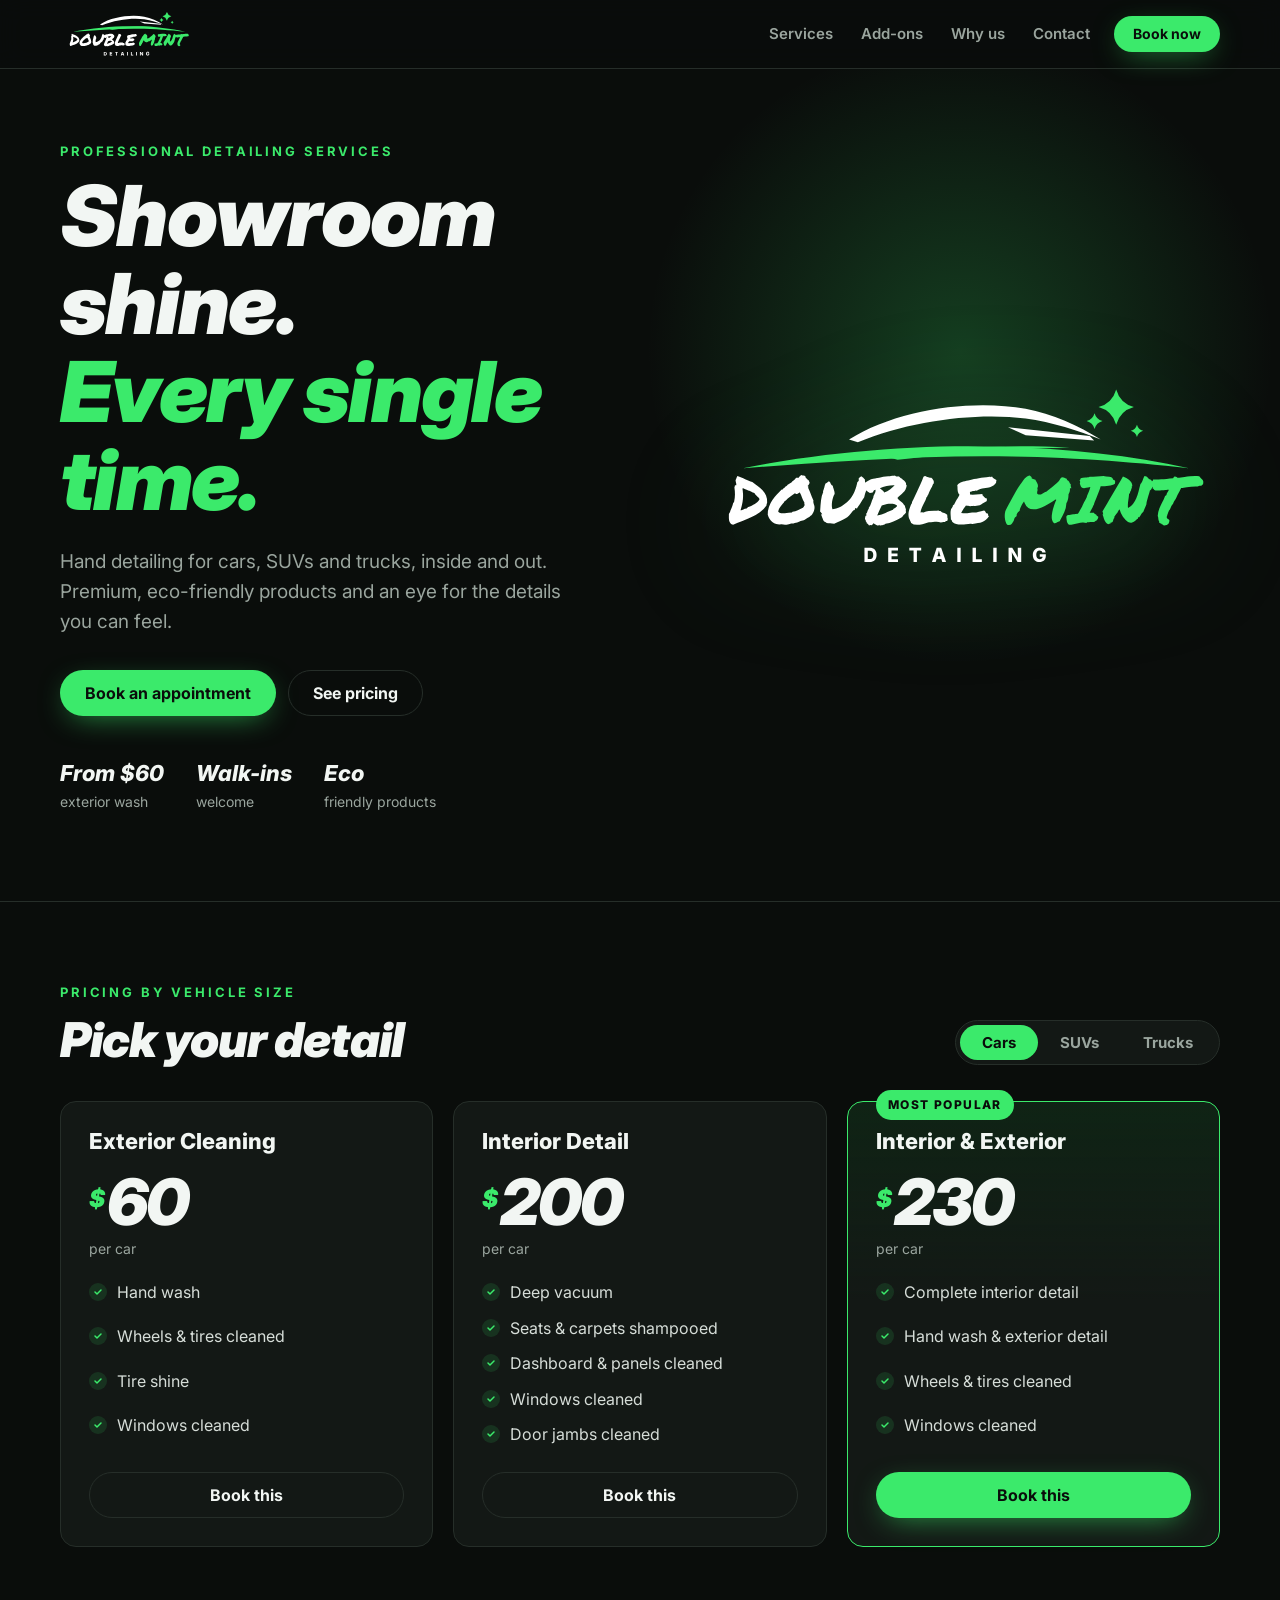
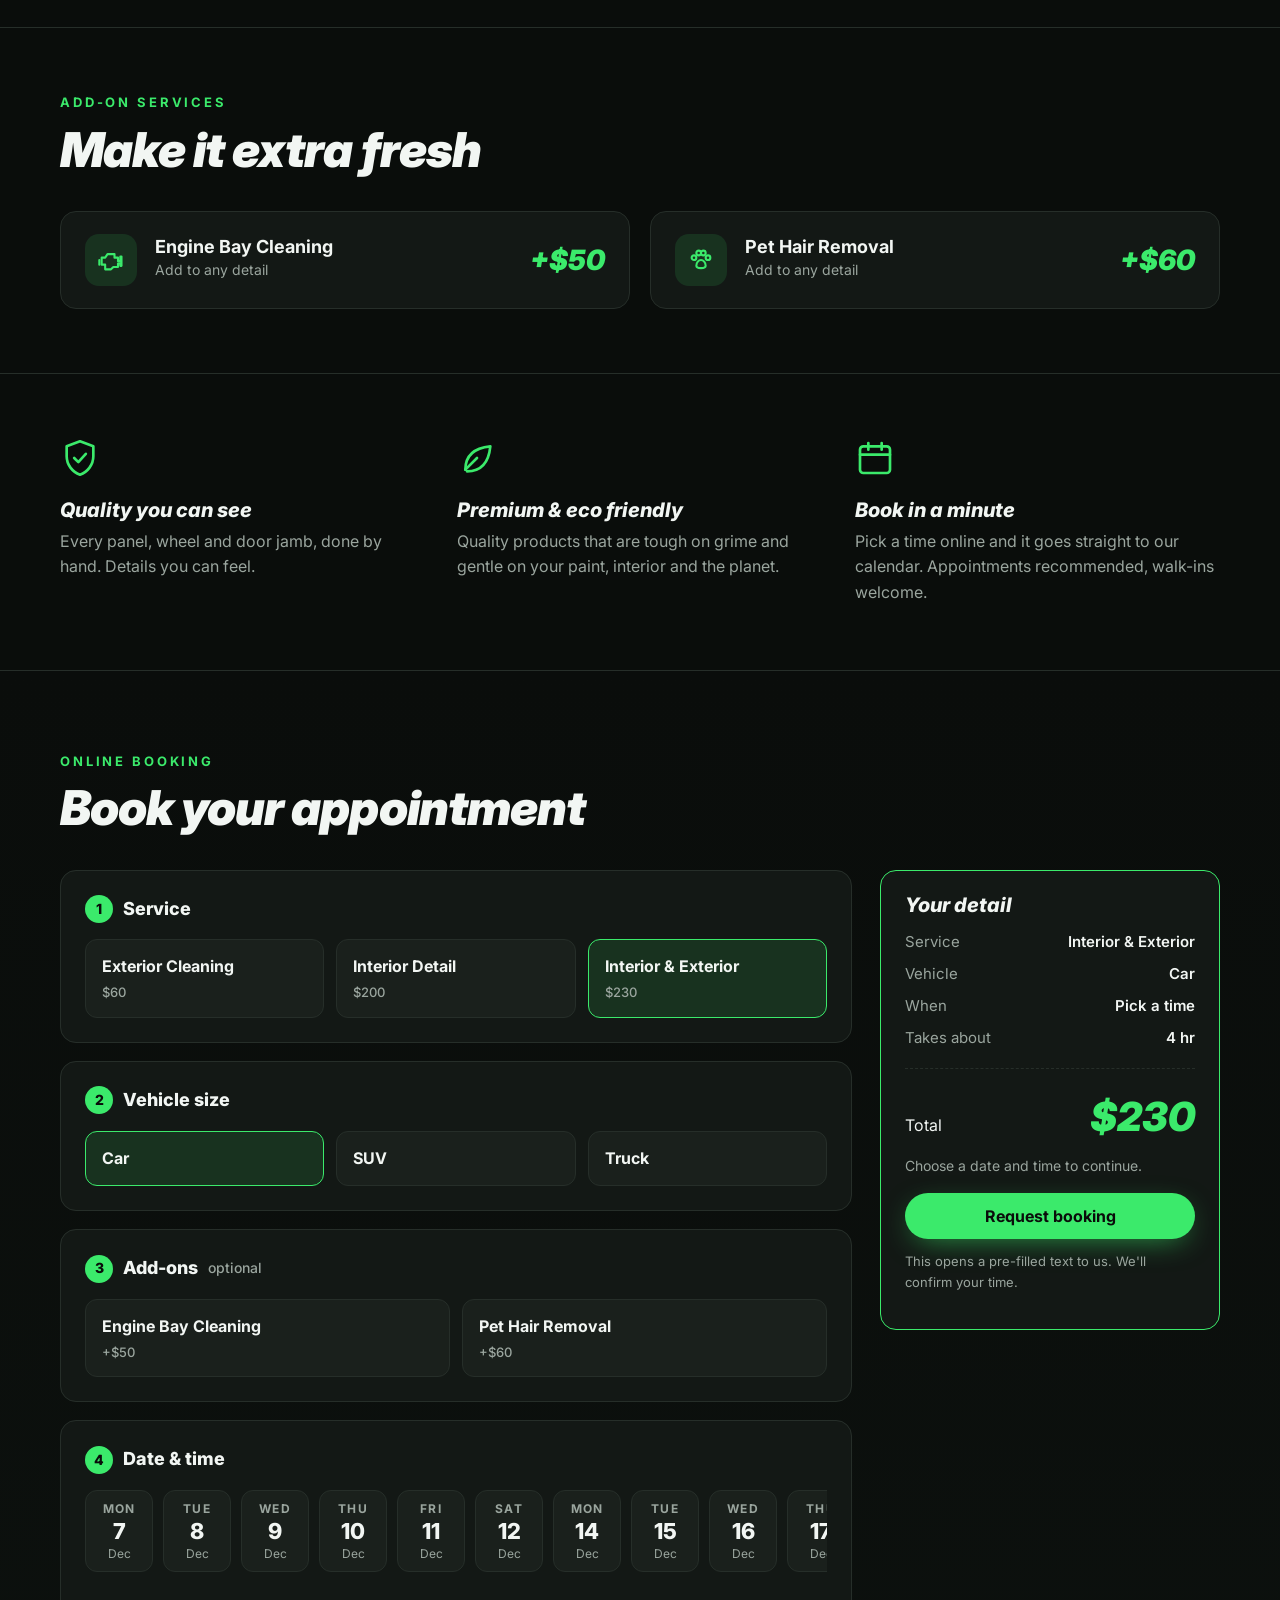
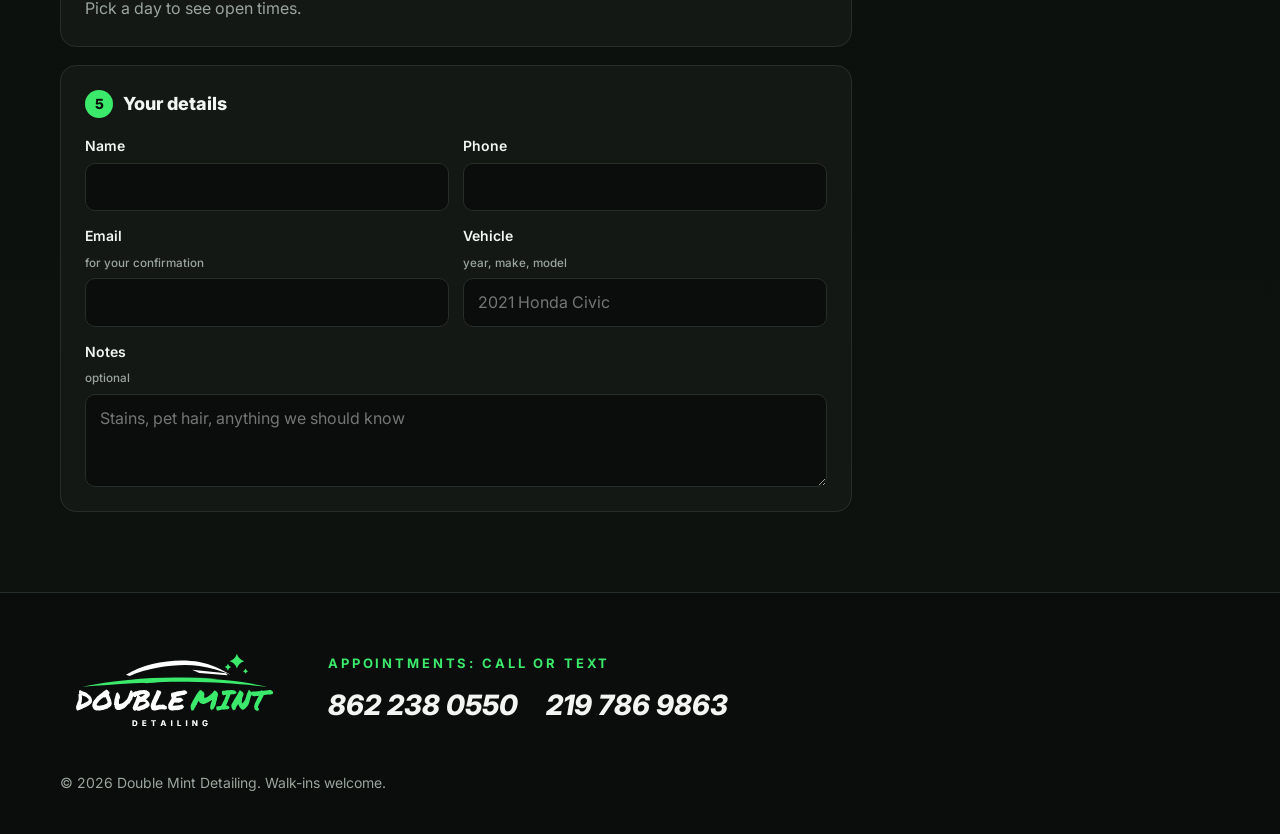
==== index.html @ cc2485cb "Add website with online booking, new brush logo, and flyers - index.html + assets: dark/mint site wi" ====
<!doctype html>
<html lang="en">
<head>
  <meta charset="utf-8">
  <meta name="viewport" content="width=device-width, initial-scale=1">
  <title>Double Mint Detailing | Professional Car Detailing</title>
  <meta name="description" content="Professional hand detailing for cars, SUVs and trucks. Exterior, interior and full details with premium, eco-friendly products. Book online.">
  <meta name="theme-color" content="#0A0D0B">
  <link rel="icon" href="assets/img/icon.svg" type="image/svg+xml">
  <meta property="og:title" content="Double Mint Detailing">
  <meta property="og:description" content="Showroom shine for cars, SUVs and trucks. Book online.">
  <link rel="preconnect" href="https://fonts.googleapis.com">
  <link rel="preconnect" href="https://fonts.gstatic.com" crossorigin>
  <link href="https://fonts.googleapis.com/css2?family=Inter:ital,wght@0,400;0,500;0,600;0,700;0,800;1,800;1,900&family=Permanent+Marker&display=swap" rel="stylesheet">
  <link rel="stylesheet" href="assets/css/style.css">
</head>
<body>
  <header class="topbar">
    <div class="wrap topbar-inner">
      <a href="#top" class="brand" aria-label="Double Mint Detailing home"><img src="assets/img/logo.svg" alt="Double Mint Detailing" width="150" height="56"></a>
      <nav class="nav" aria-label="Main">
        <a href="#services">Services</a>
        <a href="#addons">Add-ons</a>
        <a href="#why">Why us</a>
        <a href="#contact">Contact</a>
      </nav>
      <a href="#book" class="btn btn-mint btn-sm">Book now</a>
    </div>
  </header>

  <main id="top">
    <section class="hero">
      <div class="hero-glow" aria-hidden="true"></div>
      <div class="wrap hero-inner">
        <div class="hero-copy">
          <p class="eyebrow">Professional detailing services</p>
          <h1>Showroom shine.<br><span class="mint">Every single time.</span></h1>
          <p class="lede">Hand detailing for cars, SUVs and trucks, inside and out. Premium, eco-friendly products and an eye for the details you can feel.</p>
          <div class="hero-cta">
            <a href="#book" class="btn btn-mint">Book an appointment</a>
            <a href="#services" class="btn btn-ghost">See pricing</a>
          </div>
          <ul class="hero-facts">
            <li><strong>From $60</strong><span>exterior wash</span></li>
            <li><strong>Walk-ins</strong><span>welcome</span></li>
            <li><strong>Eco</strong><span>friendly products</span></li>
          </ul>
        </div>
        <div class="hero-art">
          <img src="assets/img/logo.svg" alt="" width="560" height="210">
        </div>
      </div>
    </section>

    <section id="services" class="section">
      <div class="wrap">
        <div class="section-head">
          <p class="eyebrow">Pricing by vehicle size</p>
          <h2>Pick your detail</h2>
          <div class="size-toggle" role="radiogroup" aria-label="Vehicle size" data-size-toggle></div>
        </div>
        <div class="cards" data-services></div>
      </div>
    </section>

    <section id="addons" class="section section-tight">
      <div class="wrap">
        <div class="section-head">
          <p class="eyebrow">Add-on services</p>
          <h2>Make it extra fresh</h2>
        </div>
        <div class="addons" data-addons></div>
      </div>
    </section>

    <section id="why" class="section section-tight">
      <div class="wrap why">
        <div class="why-item">
          <svg viewBox="0 0 24 24" aria-hidden="true"><path d="M12 2 4 5v6c0 5 3.4 9.4 8 11 4.6-1.6 8-6 8-11V5l-8-3Z"/><path d="m8.5 12 2.5 2.5 4.5-5"/></svg>
          <h3>Quality you can see</h3>
          <p>Every panel, wheel and door jamb, done by hand. Details you can feel.</p>
        </div>
        <div class="why-item">
          <svg viewBox="0 0 24 24" aria-hidden="true"><path d="M5 19c0-8 5-13 15-14-1 10-6 15-14 15"/><path d="M5 19 12 12"/></svg>
          <h3>Premium &amp; eco friendly</h3>
          <p>Quality products that are tough on grime and gentle on your paint, interior and the planet.</p>
        </div>
        <div class="why-item">
          <svg viewBox="0 0 24 24" aria-hidden="true"><rect x="3" y="5" width="18" height="16" rx="2"/><path d="M3 10h18M8 3v4M16 3v4"/></svg>
          <h3>Book in a minute</h3>
          <p>Pick a time online and it goes straight to our calendar. Appointments recommended, walk-ins welcome.</p>
        </div>
      </div>
    </section>

    <section id="book" class="section book-section">
      <div class="wrap">
        <div class="section-head">
          <p class="eyebrow">Online booking</p>
          <h2>Book your appointment</h2>
        </div>

        <form class="booking" data-booking novalidate>
          <div class="booking-steps">
            <fieldset class="step">
              <legend><span class="num">1</span> Service</legend>
              <div class="choice-grid" data-pick-service></div>
            </fieldset>

            <fieldset class="step">
              <legend><span class="num">2</span> Vehicle size</legend>
              <div class="choice-row" data-pick-size></div>
            </fieldset>

            <fieldset class="step">
              <legend><span class="num">3</span> Add-ons <small>optional</small></legend>
              <div class="choice-row" data-pick-addons></div>
            </fieldset>

            <fieldset class="step">
              <legend><span class="num">4</span> Date &amp; time</legend>
              <div class="days" data-days role="radiogroup" aria-label="Date"></div>
              <div class="slots" data-slots role="radiogroup" aria-label="Time" aria-live="polite"></div>
            </fieldset>

            <fieldset class="step">
              <legend><span class="num">5</span> Your details</legend>
              <div class="fields">
                <label>Name<input name="name" autocomplete="name" required></label>
                <label>Phone<input name="phone" type="tel" autocomplete="tel" required></label>
                <label>Email <small>for your confirmation</small><input name="email" type="email" autocomplete="email"></label>
                <label>Vehicle <small>year, make, model</small><input name="vehicle" placeholder="2021 Honda Civic"></label>
                <label class="full">Notes <small>optional</small><textarea name="notes" rows="3" placeholder="Stains, pet hair, anything we should know"></textarea></label>
              </div>
            </fieldset>
          </div>

          <aside class="summary" aria-live="polite">
            <h3>Your detail</h3>
            <dl data-summary></dl>
            <div class="total"><span>Total</span><strong data-total>$0</strong></div>
            <p class="hint" data-hint></p>
            <button type="submit" class="btn btn-mint btn-block" data-submit>Request booking</button>
            <p class="fine" data-mode-note></p>
            <div class="form-msg" data-msg role="status"></div>
          </aside>
        </form>
      </div>
    </section>
  </main>

  <footer id="contact" class="footer">
    <div class="wrap footer-inner">
      <img src="assets/img/logo.svg" alt="Double Mint Detailing" width="220" height="82">
      <div>
        <p class="eyebrow">Appointments: call or text</p>
        <div class="phones" data-phones></div>
      </div>
      <p class="copy">&copy; <span data-year></span> Double Mint Detailing. Walk-ins welcome.</p>
    </div>
  </footer>

  <script src="assets/js/config.js"></script>
  <script src="assets/js/main.js"></script>
</body>
</html>
---- assets/css/style.css ----
:root {
  --mint: #3BEA6B;
  --mint-deep: #17B54A;
  --mint-soft: rgba(59, 234, 107, 0.12);
  --ink: #0A0D0B;
  --panel: #131815;
  --panel-2: #1A201C;
  --line: #262E29;
  --text: #F2F6F3;
  --muted: #9AA59E;
  --radius: 16px;
  --font: "Inter", system-ui, -apple-system, "Segoe UI", sans-serif;
  --brush: "Permanent Marker", "Inter", cursive;
}

* { box-sizing: border-box; }
html { scroll-behavior: smooth; scroll-padding-top: 80px; }
body {
  margin: 0;
  background: var(--ink);
  color: var(--text);
  font: 400 16px/1.6 var(--font);
  -webkit-font-smoothing: antialiased;
}
img { max-width: 100%; height: auto; display: block; }
a { color: inherit; }
.wrap { width: min(1160px, 100% - 32px); margin-inline: auto; }
.mint { color: var(--mint); }

.eyebrow {
  margin: 0 0 10px;
  color: var(--mint);
  font-size: 13px;
  font-weight: 700;
  letter-spacing: 0.22em;
  text-transform: uppercase;
}
h1, h2, h3 { margin: 0; line-height: 1.05; }
h1, h2 { font-weight: 900; font-style: italic; letter-spacing: -0.02em; }
h2 { font-size: clamp(32px, 5vw, 48px); }

/* buttons */
.btn {
  display: inline-flex; align-items: center; justify-content: center; gap: 8px;
  padding: 14px 24px;
  border-radius: 999px;
  border: 1px solid transparent;
  font: 700 16px/1 var(--font);
  text-decoration: none;
  cursor: pointer;
  transition: transform .15s ease, background .15s ease, box-shadow .15s ease;
}
.btn:active { transform: translateY(1px); }
.btn-mint { background: var(--mint); color: var(--ink); box-shadow: 0 8px 30px -10px rgba(59, 234, 107, .7); }
.btn-mint:hover { background: #5cf086; }
.btn-ghost { border-color: var(--line); color: var(--text); background: transparent; }
.btn-ghost:hover { border-color: var(--mint); }
.btn-sm { padding: 10px 18px; font-size: 14px; }
.btn-block { width: 100%; }
.btn[disabled] { opacity: .5; cursor: not-allowed; box-shadow: none; }
:focus-visible { outline: 2px solid var(--mint); outline-offset: 3px; }

/* header */
.topbar {
  position: sticky; top: 0; z-index: 10;
  background: rgba(10, 13, 11, .82);
  backdrop-filter: blur(12px);
  border-bottom: 1px solid var(--line);
}
.topbar-inner { display: flex; align-items: center; gap: 24px; height: 68px; }
.brand img { height: 50px; width: auto; }
.nav { display: flex; gap: 28px; margin-left: auto; }
.nav a { text-decoration: none; color: var(--muted); font-weight: 600; font-size: 15px; }
.nav a:hover { color: var(--text); }
@media (max-width: 760px) { .nav { display: none; } .topbar .btn { margin-left: auto; } }

/* hero */
.hero { position: relative; overflow: hidden; padding: 72px 0 88px; }
.hero-glow {
  position: absolute; inset: -20% -10% auto auto; width: 70vw; height: 70vw; max-width: 900px; max-height: 900px;
  background: radial-gradient(closest-side, rgba(59, 234, 107, .22), transparent 70%);
  pointer-events: none;
}
.hero-inner { position: relative; display: grid; grid-template-columns: 1.1fr 1fr; gap: 48px; align-items: center; }
.hero h1 { font-size: clamp(44px, 7vw, 84px); }
.lede { color: var(--muted); font-size: 19px; max-width: 520px; margin: 22px 0 32px; }
.hero-cta { display: flex; flex-wrap: wrap; gap: 12px; }
.hero-facts { list-style: none; padding: 0; margin: 40px 0 0; display: flex; gap: 32px; flex-wrap: wrap; }
.hero-facts li { display: grid; }
.hero-facts strong { font-size: 22px; font-weight: 800; font-style: italic; }
.hero-facts span { color: var(--muted); font-size: 14px; }
.hero-art img { width: 100%; filter: drop-shadow(0 20px 60px rgba(59, 234, 107, .25)); }
@media (max-width: 900px) {
  .hero { padding: 40px 0 64px; }
  .hero-inner { grid-template-columns: 1fr; }
  .hero-art { order: -1; max-width: 420px; }
}

/* sections */
.section { padding: 80px 0; border-top: 1px solid var(--line); }
.section-tight { padding: 64px 0; }
.section-head { display: flex; flex-wrap: wrap; align-items: flex-end; gap: 12px 32px; margin-bottom: 36px; }
.section-head .eyebrow { flex-basis: 100%; margin: 0; }
.section-head .size-toggle { margin-left: auto; }

.size-toggle { display: inline-flex; padding: 4px; background: var(--panel); border: 1px solid var(--line); border-radius: 999px; }
.size-toggle button {
  border: 0; background: none; color: var(--muted); font: 700 15px/1 var(--font);
  padding: 10px 22px; border-radius: 999px; cursor: pointer;
}
.size-toggle button[aria-checked="true"] { background: var(--mint); color: var(--ink); }

.cards { display: grid; grid-template-columns: repeat(3, 1fr); gap: 20px; }
@media (max-width: 900px) { .cards { grid-template-columns: 1fr; } }
.card {
  position: relative; display: flex; flex-direction: column;
  padding: 28px; border-radius: var(--radius);
  background: var(--panel); border: 1px solid var(--line);
}
.card.featured { border-color: var(--mint); background: linear-gradient(180deg, rgba(59, 234, 107, .10), var(--panel) 45%); }
.badge {
  position: absolute; top: -12px; left: 28px;
  background: var(--mint); color: var(--ink);
  font-size: 12px; font-weight: 800; letter-spacing: .12em; text-transform: uppercase;
  padding: 5px 12px; border-radius: 999px;
}
.card h3 { font-size: 22px; font-weight: 800; }
.price { display: flex; align-items: flex-start; gap: 2px; margin: 16px 0 4px; font-weight: 900; font-style: italic; }
.price sup { font-size: 24px; margin-top: 10px; color: var(--mint); }
.price span { font-size: 64px; line-height: 1; letter-spacing: -0.03em; }
.per { color: var(--muted); font-size: 14px; margin: 0 0 20px; }
.ticks { list-style: none; padding: 0; margin: 0 0 24px; display: grid; gap: 10px; flex: 1; }
.ticks li { display: flex; gap: 10px; color: #d6ddd8; }
.ticks li::before {
  content: ""; flex: none; width: 18px; height: 18px; margin-top: 3px; border-radius: 50%;
  background: var(--mint-soft) url("data:image/svg+xml,%3Csvg xmlns='http://www.w3.org/2000/svg' viewBox='0 0 24 24' fill='none' stroke='%233BEA6B' stroke-width='3' stroke-linecap='round' stroke-linejoin='round'%3E%3Cpath d='m6 12 4 4 8-8'/%3E%3C/svg%3E") center/12px no-repeat;
}

.addons { display: grid; grid-template-columns: repeat(2, 1fr); gap: 20px; }
@media (max-width: 700px) { .addons { grid-template-columns: 1fr; } }
.addon {
  display: flex; align-items: center; gap: 18px;
  padding: 22px 24px; border-radius: var(--radius);
  background: var(--panel); border: 1px solid var(--line);
}
.addon .ico { flex: none; width: 52px; height: 52px; border-radius: 14px; display: grid; place-items: center; background: var(--mint-soft); }
.addon .ico svg { width: 28px; height: 28px; stroke: var(--mint); fill: none; stroke-width: 1.8; stroke-linecap: round; stroke-linejoin: round; }
.addon h3 { font-size: 18px; font-weight: 700; }
.addon p { margin: 2px 0 0; color: var(--muted); font-size: 14px; }
.addon .amt { margin-left: auto; font-size: 28px; font-weight: 900; font-style: italic; color: var(--mint); white-space: nowrap; }

.why { display: grid; grid-template-columns: repeat(3, 1fr); gap: 32px; }
@media (max-width: 800px) { .why { grid-template-columns: 1fr; } }
.why-item svg { width: 40px; height: 40px; fill: none; stroke: var(--mint); stroke-width: 1.6; stroke-linecap: round; stroke-linejoin: round; margin-bottom: 14px; }
.why-item h3 { font-size: 20px; font-weight: 800; font-style: italic; margin-bottom: 8px; }
.why-item p { margin: 0; color: var(--muted); }

/* booking */
.book-section { background: linear-gradient(180deg, var(--ink), #0d120f); }
.booking { display: grid; grid-template-columns: 1fr 340px; gap: 28px; align-items: start; }
@media (max-width: 960px) { .booking { grid-template-columns: 1fr; } }
.booking-steps { display: grid; gap: 18px; min-width: 0; }
.step { margin: 0; padding: 24px; border: 1px solid var(--line); border-radius: var(--radius); background: var(--panel); min-width: 0; }
.step legend { float: left; width: 100%; display: flex; align-items: center; gap: 10px; padding: 0; margin-bottom: 16px; font-weight: 800; font-size: 18px; }
.step legend small { color: var(--muted); font-weight: 500; font-size: 14px; }
.step legend + * { clear: both; }
.num { display: grid; place-items: center; width: 28px; height: 28px; border-radius: 50%; background: var(--mint); color: var(--ink); font-size: 14px; }

.choice-grid { display: grid; grid-template-columns: repeat(3, 1fr); gap: 12px; }
@media (max-width: 640px) { .choice-grid { grid-template-columns: 1fr; } }
.choice-row { display: flex; flex-wrap: wrap; gap: 12px; }
.choice { position: relative; flex: 1 1 140px; }
.choice input { position: absolute; opacity: 0; inset: 0; margin: 0; cursor: pointer; }
.choice span {
  display: block; height: 100%;
  padding: 14px 16px; border-radius: 12px; border: 1px solid var(--line); background: var(--panel-2);
  font-weight: 700; transition: border-color .15s, background .15s;
}
.choice small { display: block; color: var(--muted); font-weight: 500; font-size: 13px; margin-top: 2px; }
.choice input:checked + span { border-color: var(--mint); background: var(--mint-soft); }
.choice input:focus-visible + span { outline: 2px solid var(--mint); outline-offset: 2px; }

.days { display: flex; gap: 10px; overflow-x: auto; padding-bottom: 8px; scrollbar-width: thin; }
.day, .slot {
  flex: none; border: 1px solid var(--line); background: var(--panel-2); color: var(--text);
  border-radius: 12px; cursor: pointer; font-family: var(--font);
}
.day { width: 68px; padding: 10px 0; display: grid; justify-items: center; gap: 2px; }
.day .dow { font-size: 12px; color: var(--muted); text-transform: uppercase; letter-spacing: .1em; font-weight: 700; }
.day .dom { font-size: 22px; font-weight: 800; }
.day .mon { font-size: 12px; color: var(--muted); }
.day[aria-checked="true"], .slot[aria-checked="true"] { border-color: var(--mint); background: var(--mint); color: var(--ink); }
.day[aria-checked="true"] span { color: var(--ink); }
.slots { display: grid; grid-template-columns: repeat(auto-fill, minmax(96px, 1fr)); gap: 10px; margin-top: 16px; }
.slot { padding: 12px 0; font-weight: 700; font-size: 15px; }
.slot:hover, .day:hover { border-color: var(--mint); }
.slots-msg { grid-column: 1 / -1; color: var(--muted); margin: 0; }

.fields { display: grid; grid-template-columns: 1fr 1fr; gap: 14px; }
@media (max-width: 640px) { .fields { grid-template-columns: 1fr; } }
.fields label { display: grid; gap: 6px; font-weight: 600; font-size: 14px; }
.fields label small { color: var(--muted); font-weight: 500; }
.fields .full { grid-column: 1 / -1; }
input, textarea {
  width: 100%; padding: 12px 14px; border-radius: 10px;
  border: 1px solid var(--line); background: var(--ink); color: var(--text);
  font: 400 16px/1.4 var(--font);
}
input:focus, textarea:focus { outline: none; border-color: var(--mint); }
input[aria-invalid="true"] { border-color: #ff6b6b; }

.summary {
  position: sticky; top: 92px;
  padding: 24px; border-radius: var(--radius);
  background: var(--panel); border: 1px solid var(--mint);
}
.summary h3 { font-size: 20px; font-weight: 800; font-style: italic; margin-bottom: 14px; }
.summary dl { margin: 0; display: grid; gap: 8px; }
.summary dl div { display: flex; justify-content: space-between; gap: 12px; font-size: 15px; }
.summary dt { color: var(--muted); }
.summary dd { margin: 0; text-align: right; font-weight: 600; }
.total { display: flex; justify-content: space-between; align-items: baseline; margin: 18px 0 6px; padding-top: 16px; border-top: 1px dashed var(--line); }
.total strong { font-size: 40px; font-weight: 900; font-style: italic; color: var(--mint); }
.hint { color: var(--muted); font-size: 14px; margin: 0 0 16px; min-height: 1em; }
.fine { color: var(--muted); font-size: 13px; margin: 12px 0 0; }
.form-msg { margin-top: 12px; font-weight: 600; }
.form-msg.ok { color: var(--mint); }
.form-msg.err { color: #ff8a8a; }

/* footer */
.footer { border-top: 1px solid var(--line); padding: 56px 0 40px; }
.footer-inner { display: grid; grid-template-columns: auto 1fr; gap: 24px 48px; align-items: center; }
.footer-inner > img { width: 220px; }
.phones { display: flex; flex-wrap: wrap; gap: 12px 28px; }
.phones a { font-size: 28px; font-weight: 800; font-style: italic; text-decoration: none; }
.phones a:hover { color: var(--mint); }
.copy { grid-column: 1 / -1; color: var(--muted); font-size: 14px; margin: 16px 0 0; }
@media (max-width: 700px) { .footer-inner { grid-template-columns: 1fr; } .phones a { font-size: 24px; } }
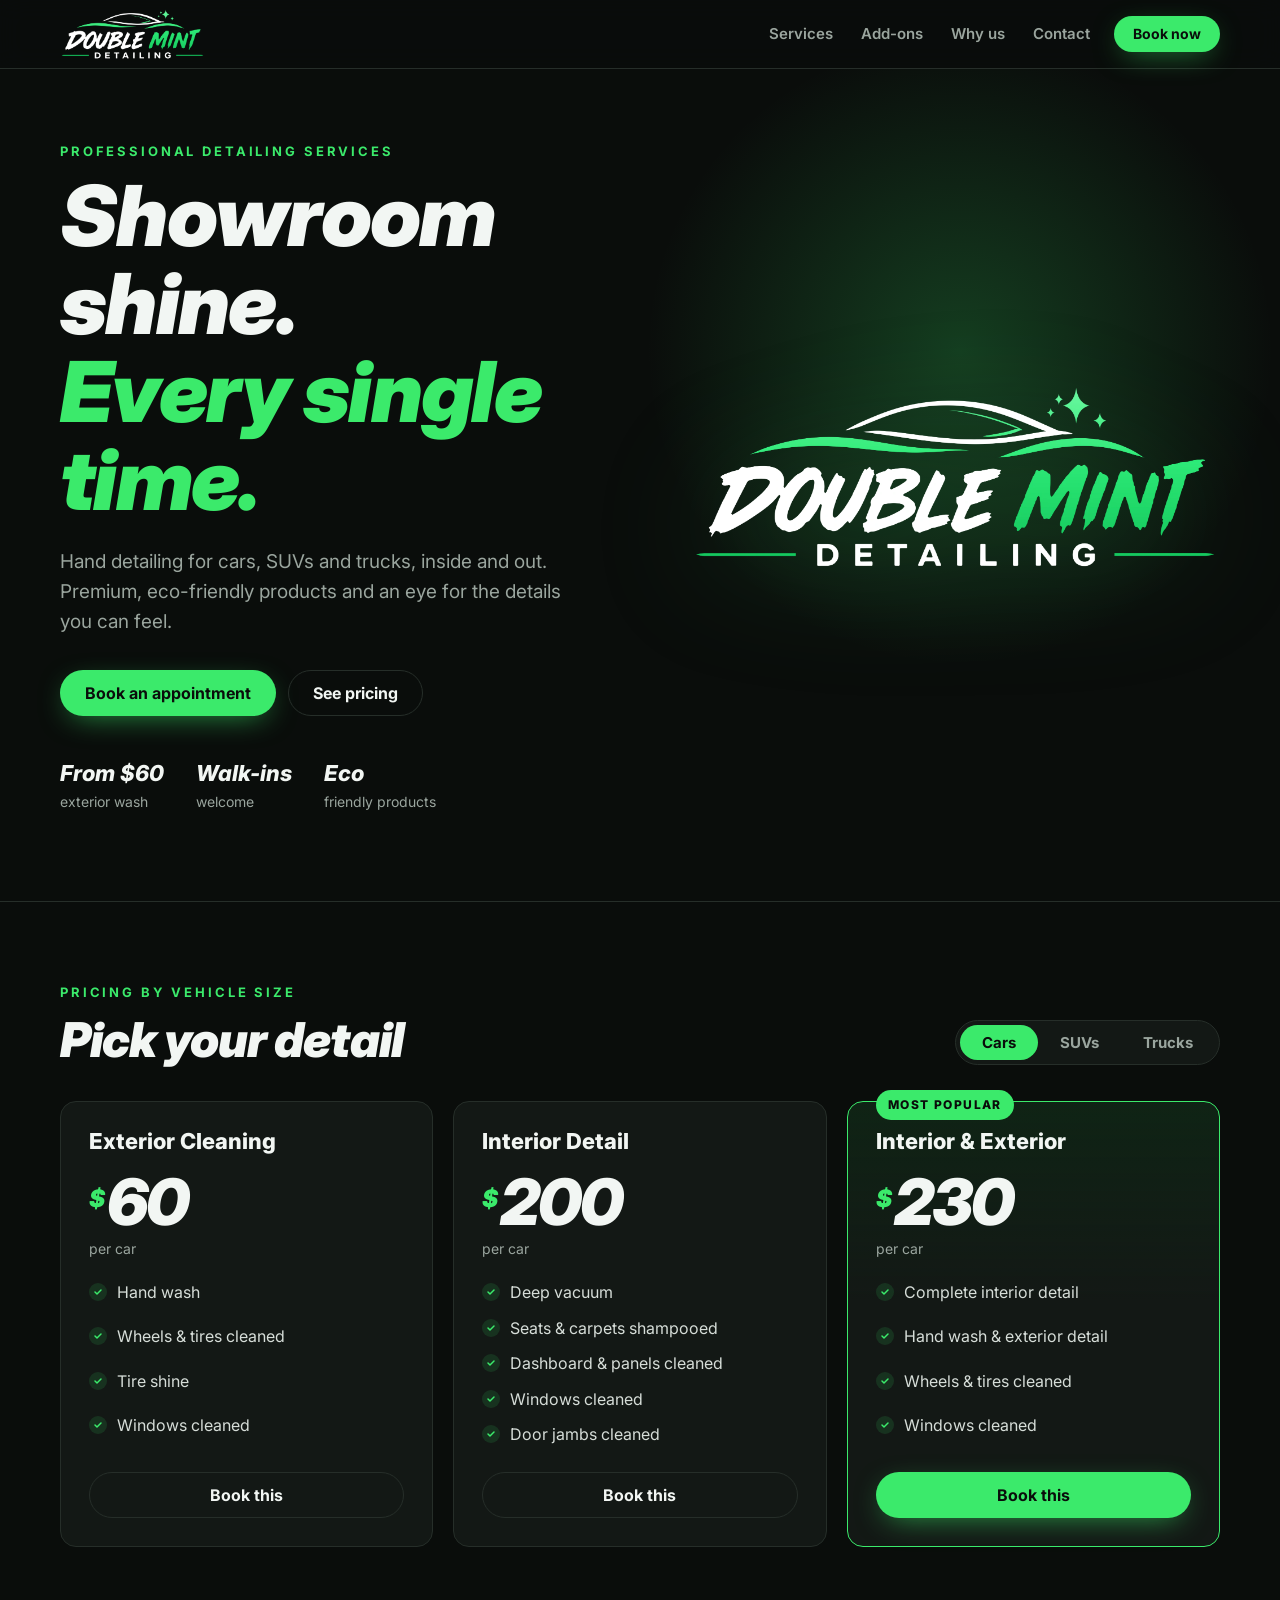
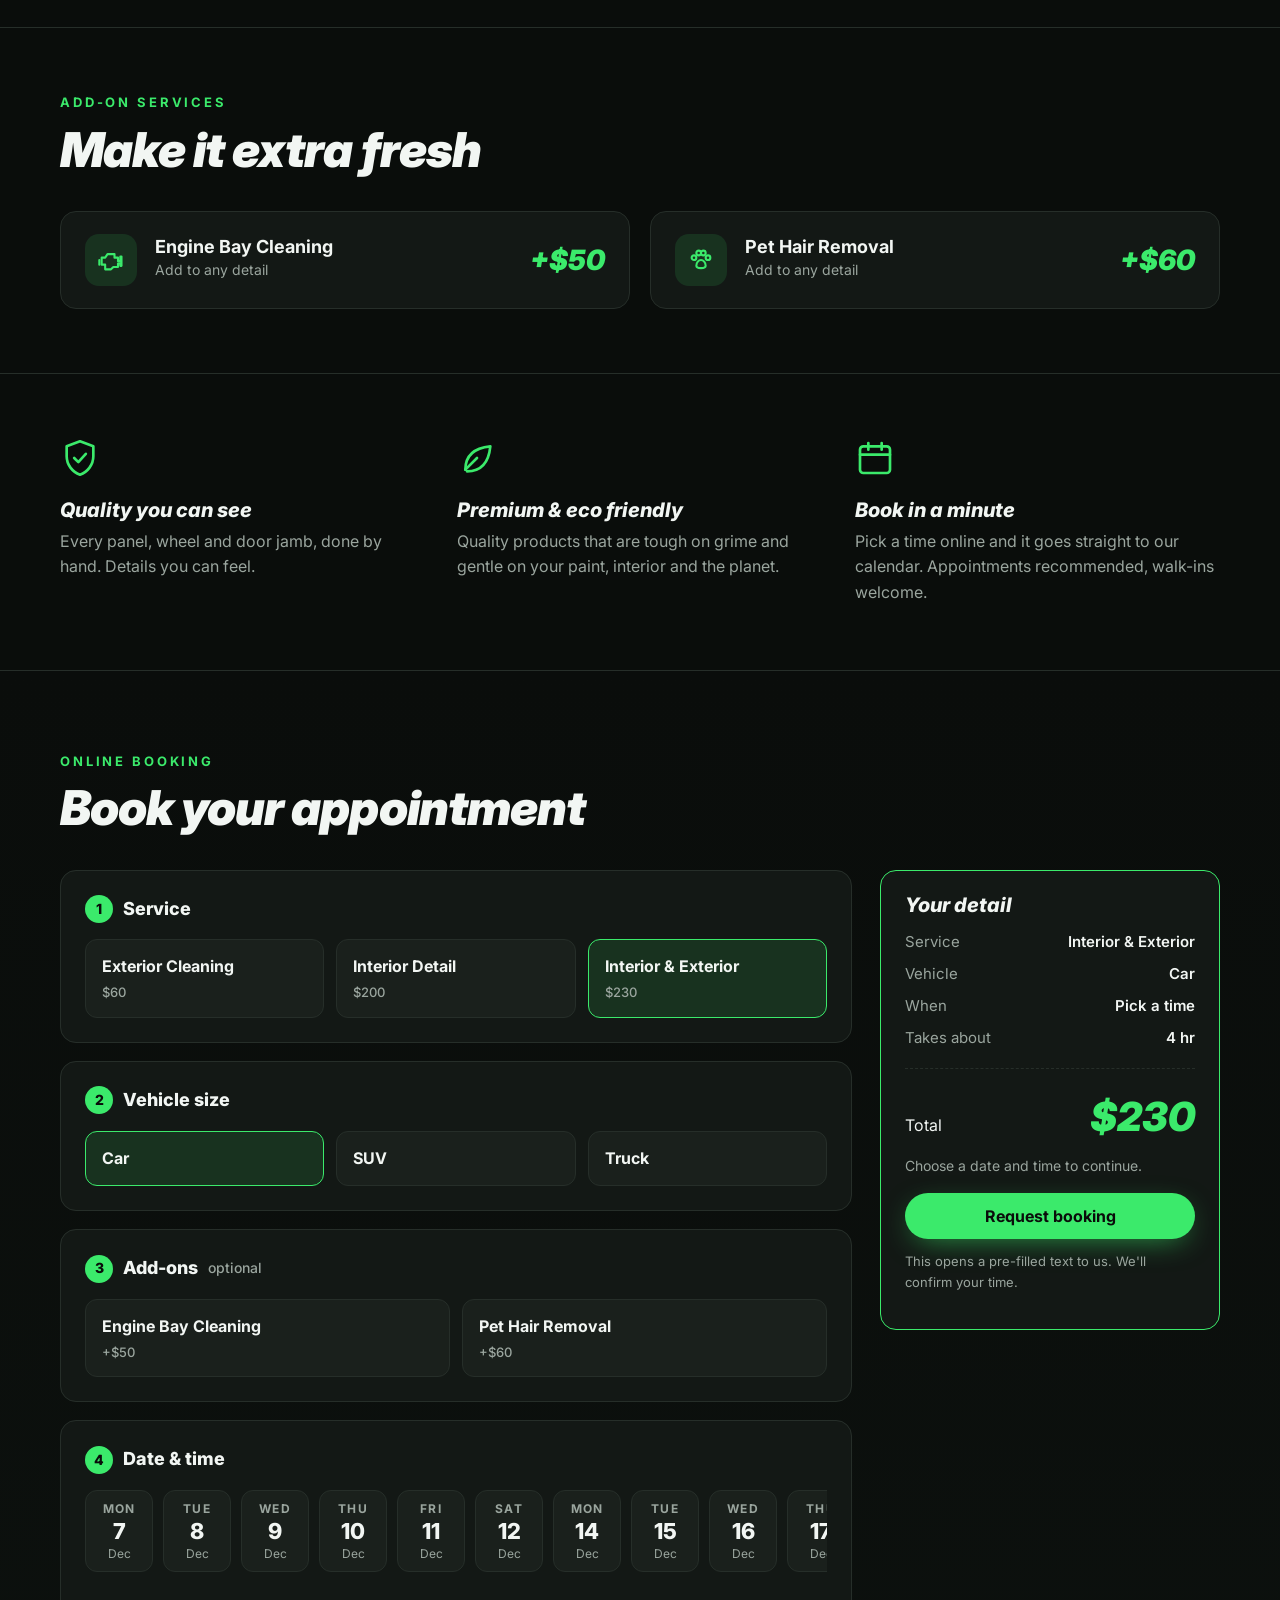
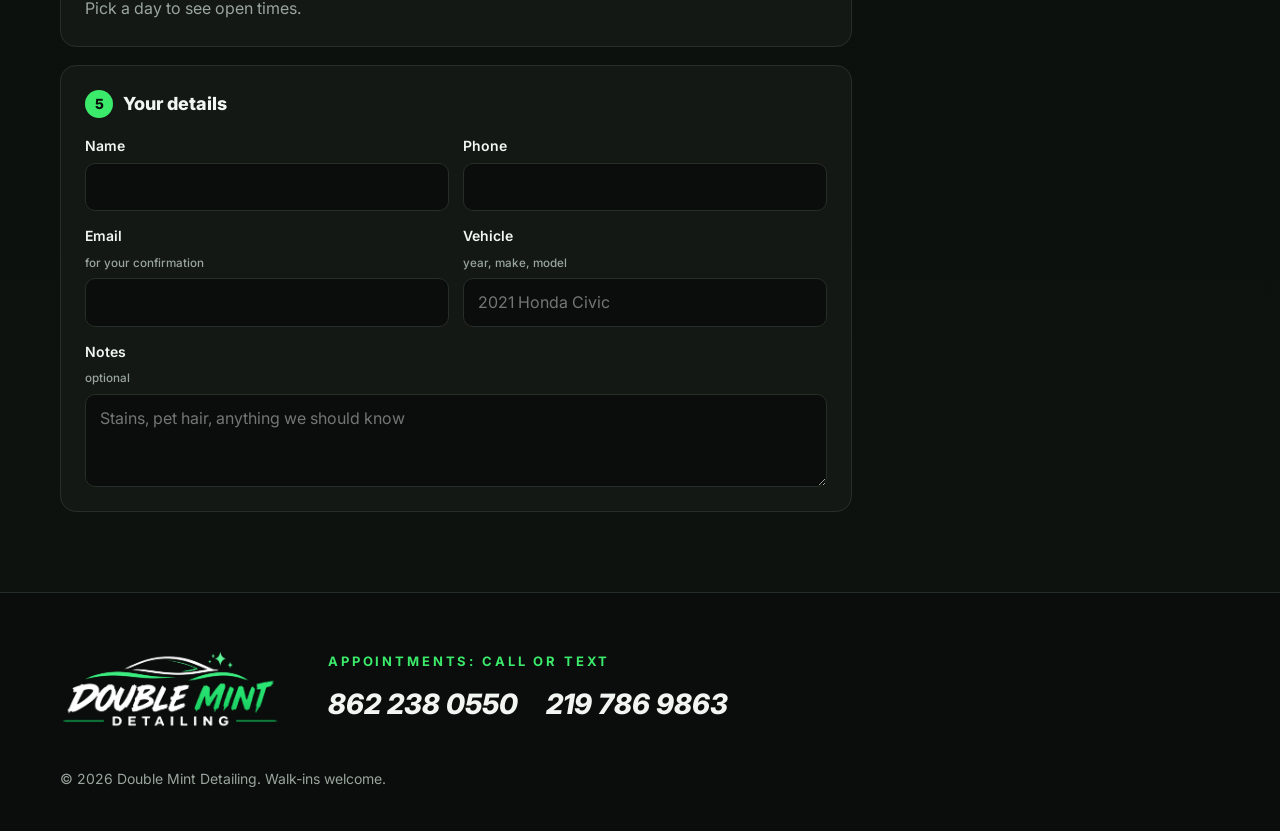
==== commit e40dbf5a: "Use the official Double Mint logo on the site and flyers Replace the recreated logo with the officia" ====
--- a/index.html
+++ b/index.html
@@ -6,7 +6,8 @@
   <title>Double Mint Detailing | Professional Car Detailing</title>
   <meta name="description" content="Professional hand detailing for cars, SUVs and trucks. Exterior, interior and full details with premium, eco-friendly products. Book online.">
   <meta name="theme-color" content="#0A0D0B">
-  <link rel="icon" href="assets/img/icon.svg" type="image/svg+xml">
+  <link rel="icon" href="assets/img/favicon.png" type="image/png">
+  <link rel="apple-touch-icon" href="assets/img/apple-touch-icon.png">
   <meta property="og:title" content="Double Mint Detailing">
   <meta property="og:description" content="Showroom shine for cars, SUVs and trucks. Book online.">
   <link rel="preconnect" href="https://fonts.googleapis.com">
@@ -17,7 +18,7 @@
 <body>
   <header class="topbar">
     <div class="wrap topbar-inner">
-      <a href="#top" class="brand" aria-label="Double Mint Detailing home"><img src="assets/img/logo.svg" alt="Double Mint Detailing" width="150" height="56"></a>
+      <a href="#top" class="brand" aria-label="Double Mint Detailing home"><img src="assets/img/logo-dark.webp" alt="Double Mint Detailing" width="139" height="50"></a>
       <nav class="nav" aria-label="Main">
         <a href="#services">Services</a>
         <a href="#addons">Add-ons</a>
@@ -47,7 +48,7 @@
           </ul>
         </div>
         <div class="hero-art">
-          <img src="assets/img/logo.svg" alt="" width="560" height="210">
+          <img src="assets/img/logo-dark.webp" alt="" width="560" height="201">
         </div>
       </div>
     </section>
@@ -151,7 +152,7 @@
 
   <footer id="contact" class="footer">
     <div class="wrap footer-inner">
-      <img src="assets/img/logo.svg" alt="Double Mint Detailing" width="220" height="82">
+      <img src="assets/img/logo-dark.webp" alt="Double Mint Detailing" width="220" height="79">
       <div>
         <p class="eyebrow">Appointments: call or text</p>
         <div class="phones" data-phones></div>
--- a/assets/css/style.css
+++ b/assets/css/style.css
@@ -68,7 +68,7 @@
   border-bottom: 1px solid var(--line);
 }
 .topbar-inner { display: flex; align-items: center; gap: 24px; height: 68px; }
-.brand img { height: 50px; width: auto; }
+.brand img { height: 52px; width: auto; }
 .nav { display: flex; gap: 28px; margin-left: auto; }
 .nav a { text-decoration: none; color: var(--muted); font-weight: 600; font-size: 15px; }
 .nav a:hover { color: var(--text); }
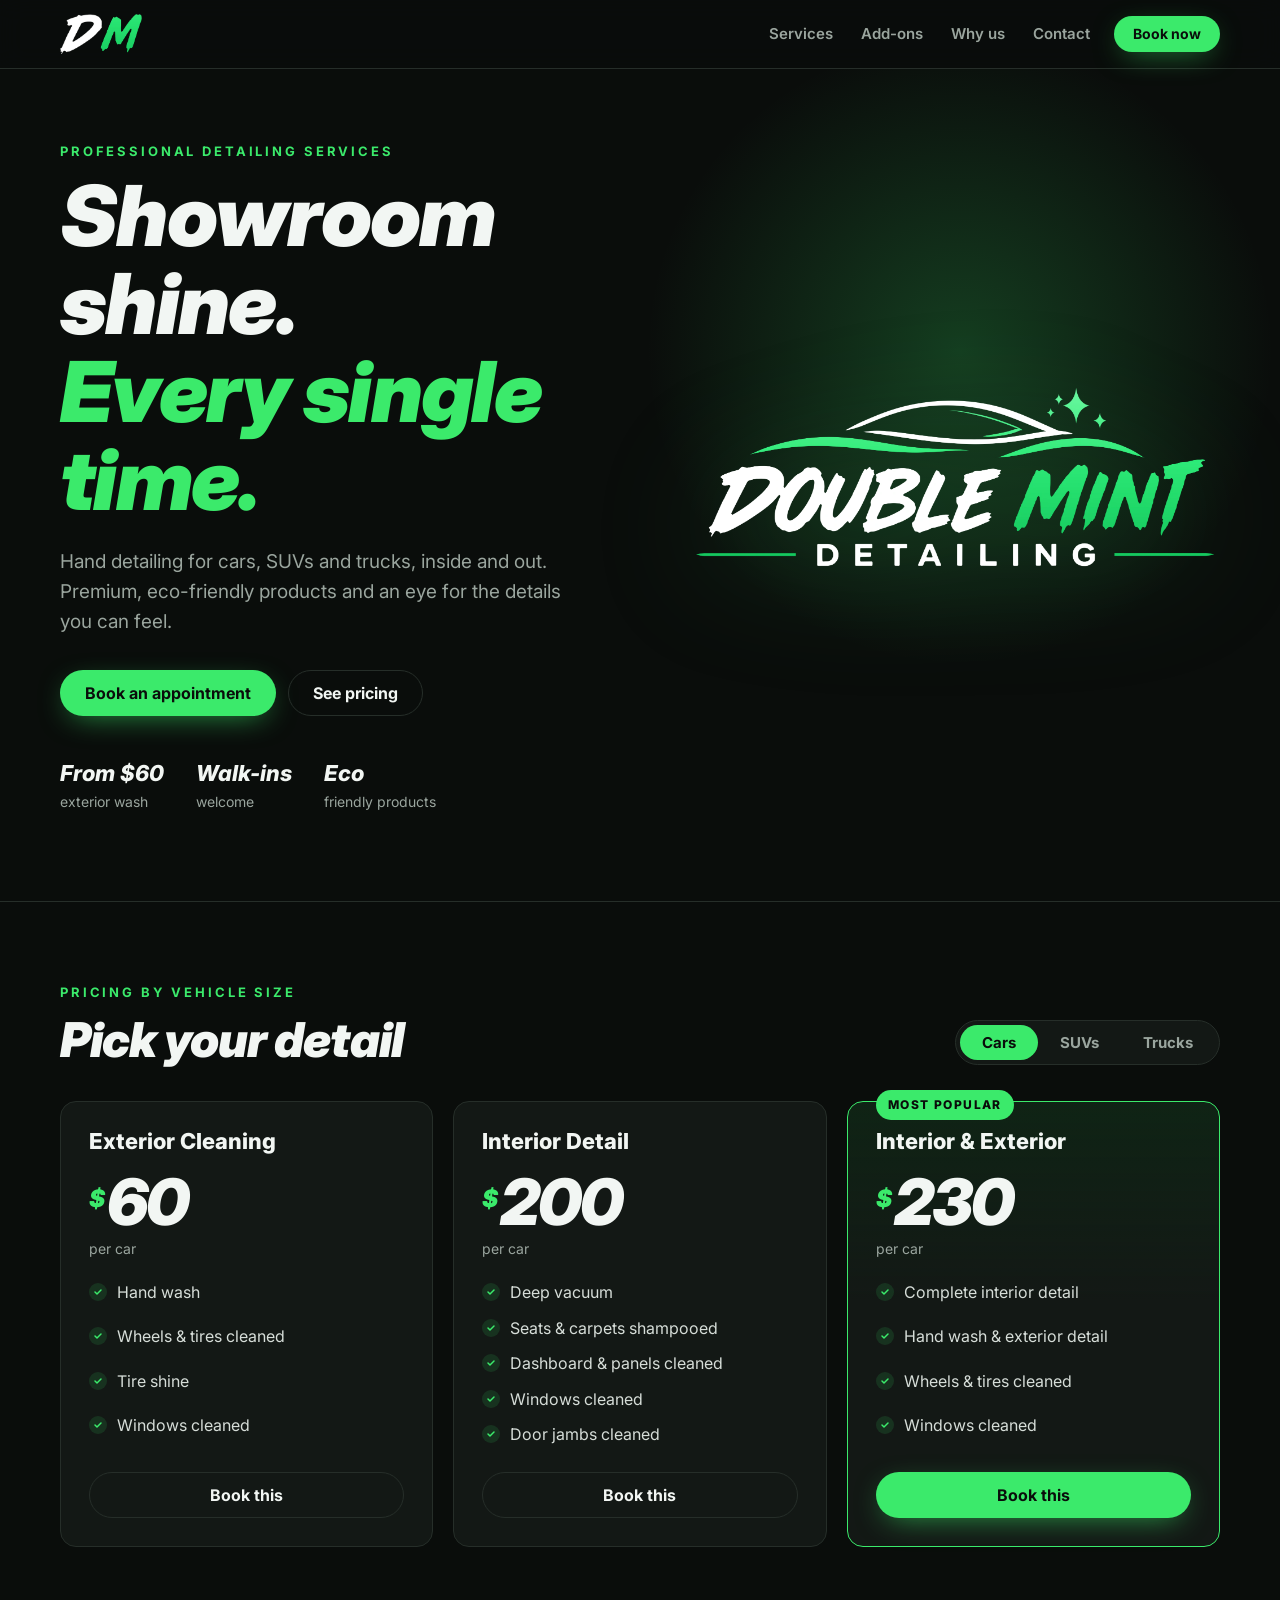
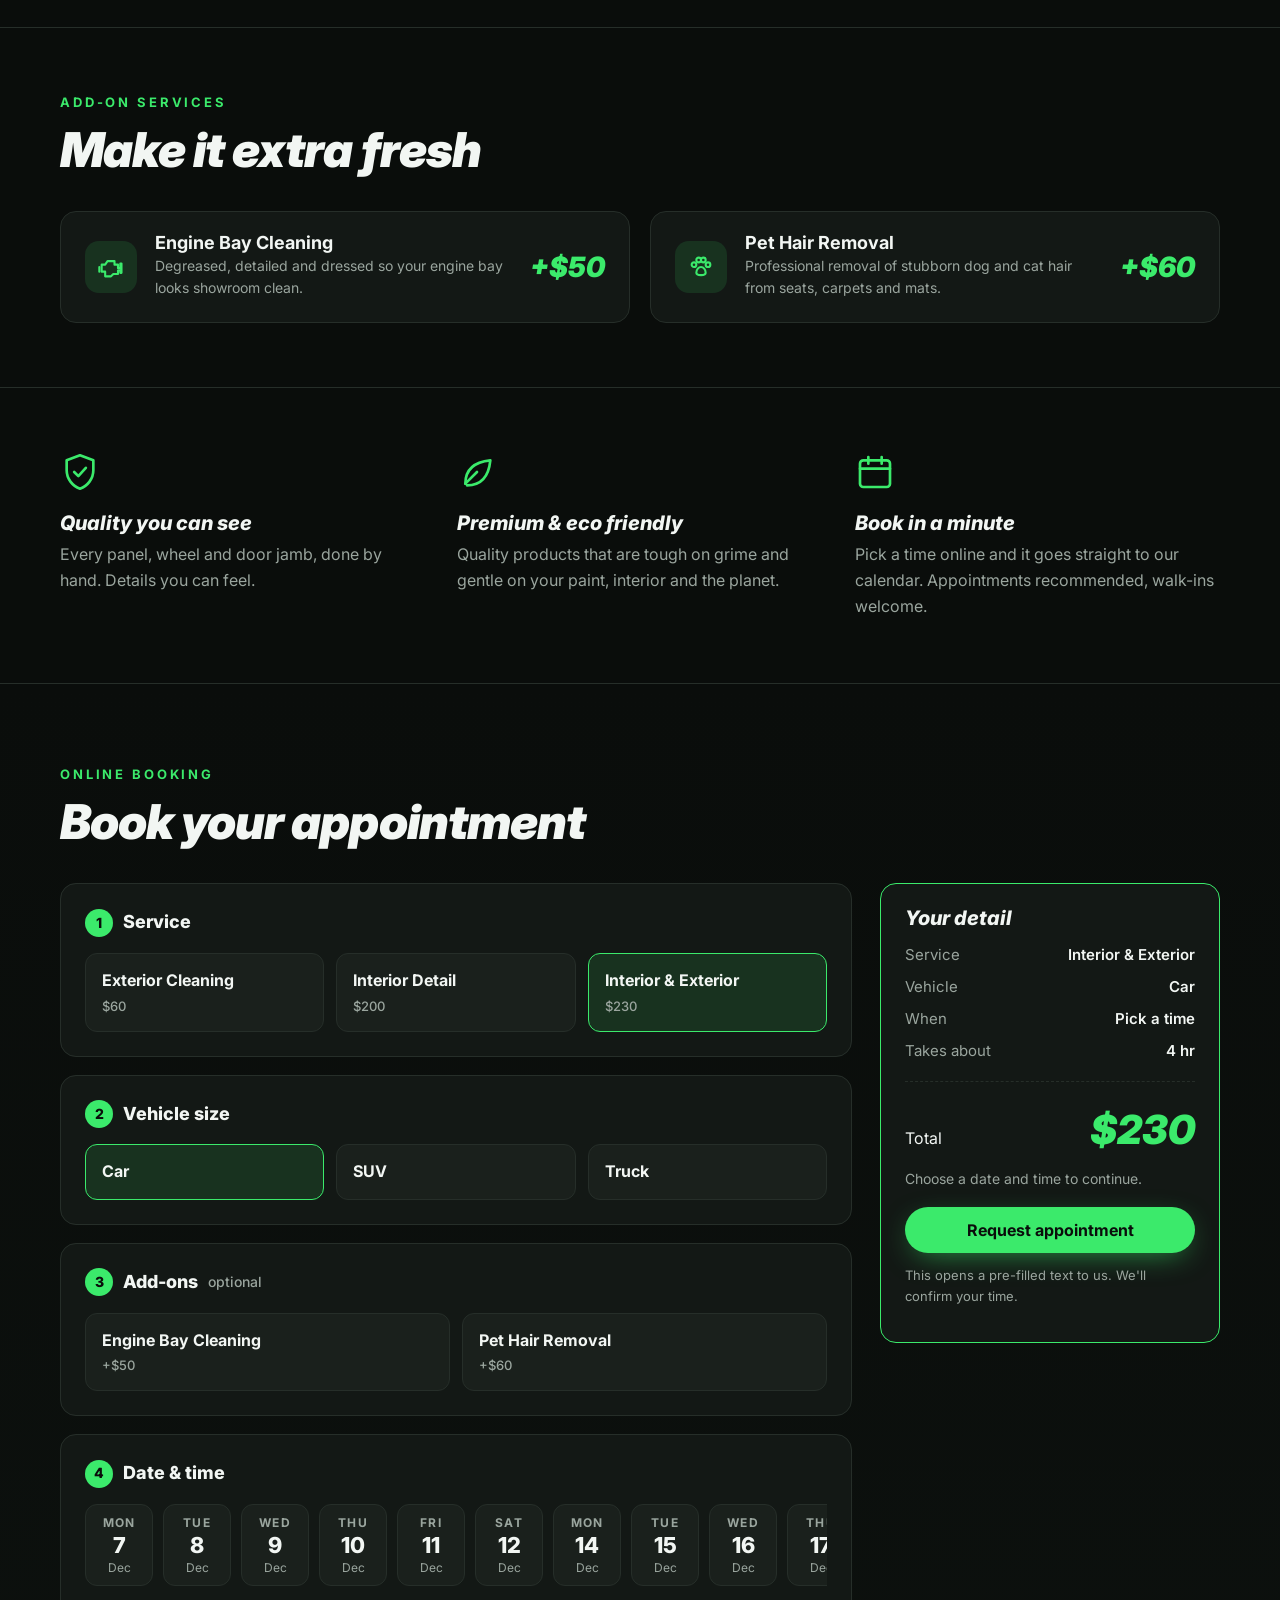
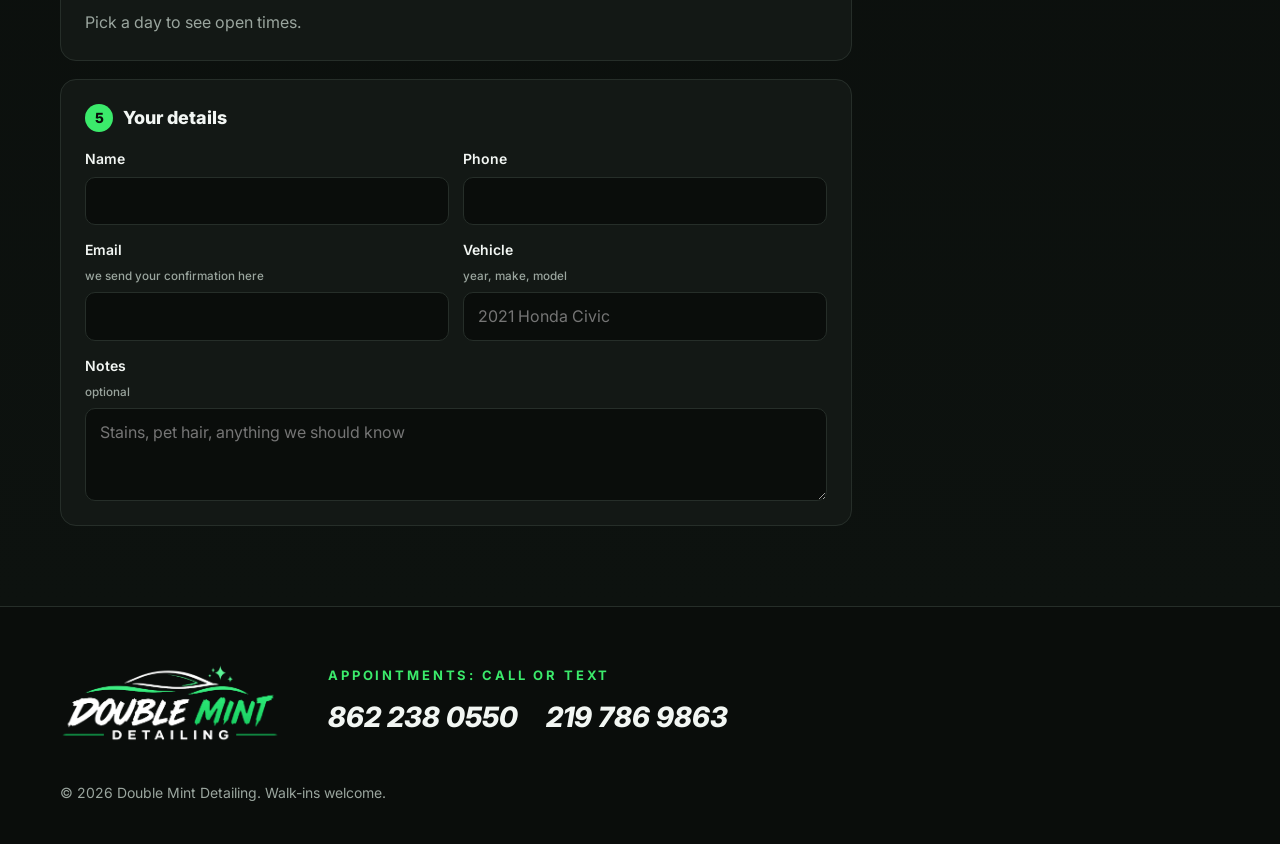
==== commit 9dbcb7df: "Add DM header mark, add-on descriptions, and confirm/decline booking flow - Header uses a DM monogra" ====
--- a/index.html
+++ b/index.html
@@ -18,7 +18,7 @@
 <body>
   <header class="topbar">
     <div class="wrap topbar-inner">
-      <a href="#top" class="brand" aria-label="Double Mint Detailing home"><img src="assets/img/logo-dark.webp" alt="Double Mint Detailing" width="139" height="50"></a>
+      <a href="#top" class="brand" aria-label="Double Mint Detailing home"><img src="assets/img/dm.webp" alt="Double Mint Detailing" width="82" height="40"></a>
       <nav class="nav" aria-label="Main">
         <a href="#services">Services</a>
         <a href="#addons">Add-ons</a>
@@ -129,7 +129,7 @@
               <div class="fields">
                 <label>Name<input name="name" autocomplete="name" required></label>
                 <label>Phone<input name="phone" type="tel" autocomplete="tel" required></label>
-                <label>Email <small>for your confirmation</small><input name="email" type="email" autocomplete="email"></label>
+                <label>Email <small>we send your confirmation here</small><input name="email" type="email" autocomplete="email"></label>
                 <label>Vehicle <small>year, make, model</small><input name="vehicle" placeholder="2021 Honda Civic"></label>
                 <label class="full">Notes <small>optional</small><textarea name="notes" rows="3" placeholder="Stains, pet hair, anything we should know"></textarea></label>
               </div>
@@ -141,7 +141,7 @@
             <dl data-summary></dl>
             <div class="total"><span>Total</span><strong data-total>$0</strong></div>
             <p class="hint" data-hint></p>
-            <button type="submit" class="btn btn-mint btn-block" data-submit>Request booking</button>
+            <button type="submit" class="btn btn-mint btn-block" data-submit>Request appointment</button>
             <p class="fine" data-mode-note></p>
             <div class="form-msg" data-msg role="status"></div>
           </aside>
--- a/assets/css/style.css
+++ b/assets/css/style.css
@@ -68,7 +68,7 @@
   border-bottom: 1px solid var(--line);
 }
 .topbar-inner { display: flex; align-items: center; gap: 24px; height: 68px; }
-.brand img { height: 52px; width: auto; }
+.brand img { height: 40px; width: auto; }
 .nav { display: flex; gap: 28px; margin-left: auto; }
 .nav a { text-decoration: none; color: var(--muted); font-weight: 600; font-size: 15px; }
 .nav a:hover { color: var(--text); }
